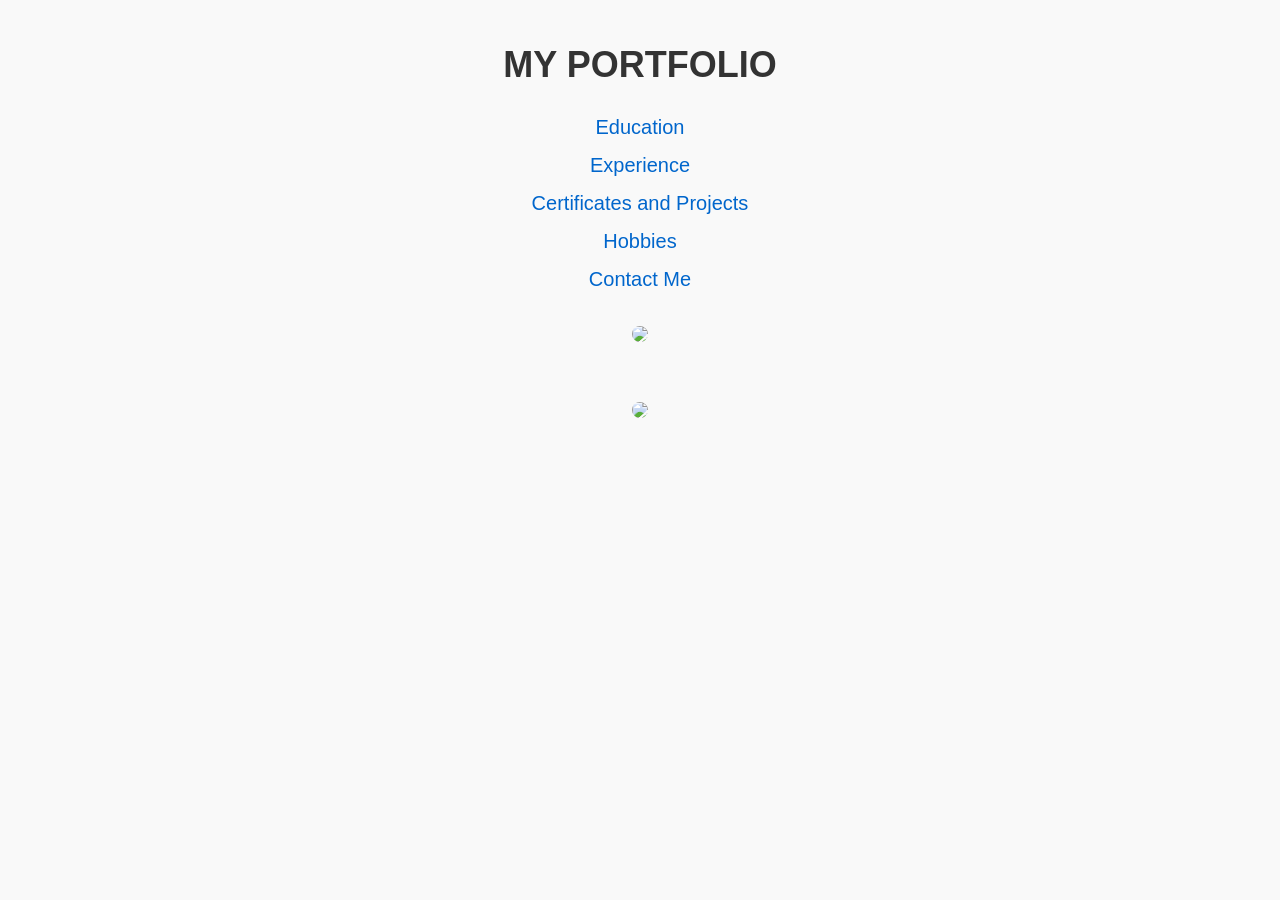
==== index.html @ c6b7a19f "Add files via upload" ====
<!DOCTYPE html>
<html lang="en">
<head>
    <meta charset="UTF-8">
    <meta name="viewport" content="width=device-width, initial-scale=1.0">
    <title>Document</title>
    <style>
  body {
    font-family: Arial, sans-serif;
    text-align: center;
    background-color: #f9f9f9;
    margin: 0;
    padding: 20px;
  }

  header h1 {
    font-size: 36px;
    color: #333;
    margin-bottom: 30px;
  }

  section {
    margin: 15px 0;
  }

  a {
    text-decoration: none;
    color: #0066cc;
    font-size: 20px;
  }

  a:hover {
    color: darkblue;
  }

  img {
    margin: 20px;
    border-radius: 10px;
  }
</style>

</head>
<body>
    <header><H1>MY PORTFOLIO</H1></header>
    <main>
    <section><big><a href="education.html"> Education</a></big></section>
    <section><big><a href="experience.html"> Experience</a></big></section>
    <section><big><a href="certificates and projects.html"> Certificates and Projects</a></big></section>
    <section><big><a href="hobbies.html"> Hobbies</a></big></section>
    <section><big><a href="contactme.html"> Contact Me</a></big></section>
    <section><big><a href="https://www.linkedin.com/in/boga-siri-chandana-429791287"><img src="https://pngimg.com/uploads/linkedIn/linkedIn_PNG7.png" height="100"></a></big></section>
    <section><big><a href="https://github.com/BogaSirichandana?tab=repositories"><img src="https://logos-world.net/wp-content/uploads/2020/11/GitHub-Logo.png" height="100"></a></big></section>
    
    </main>
</body>
</html>
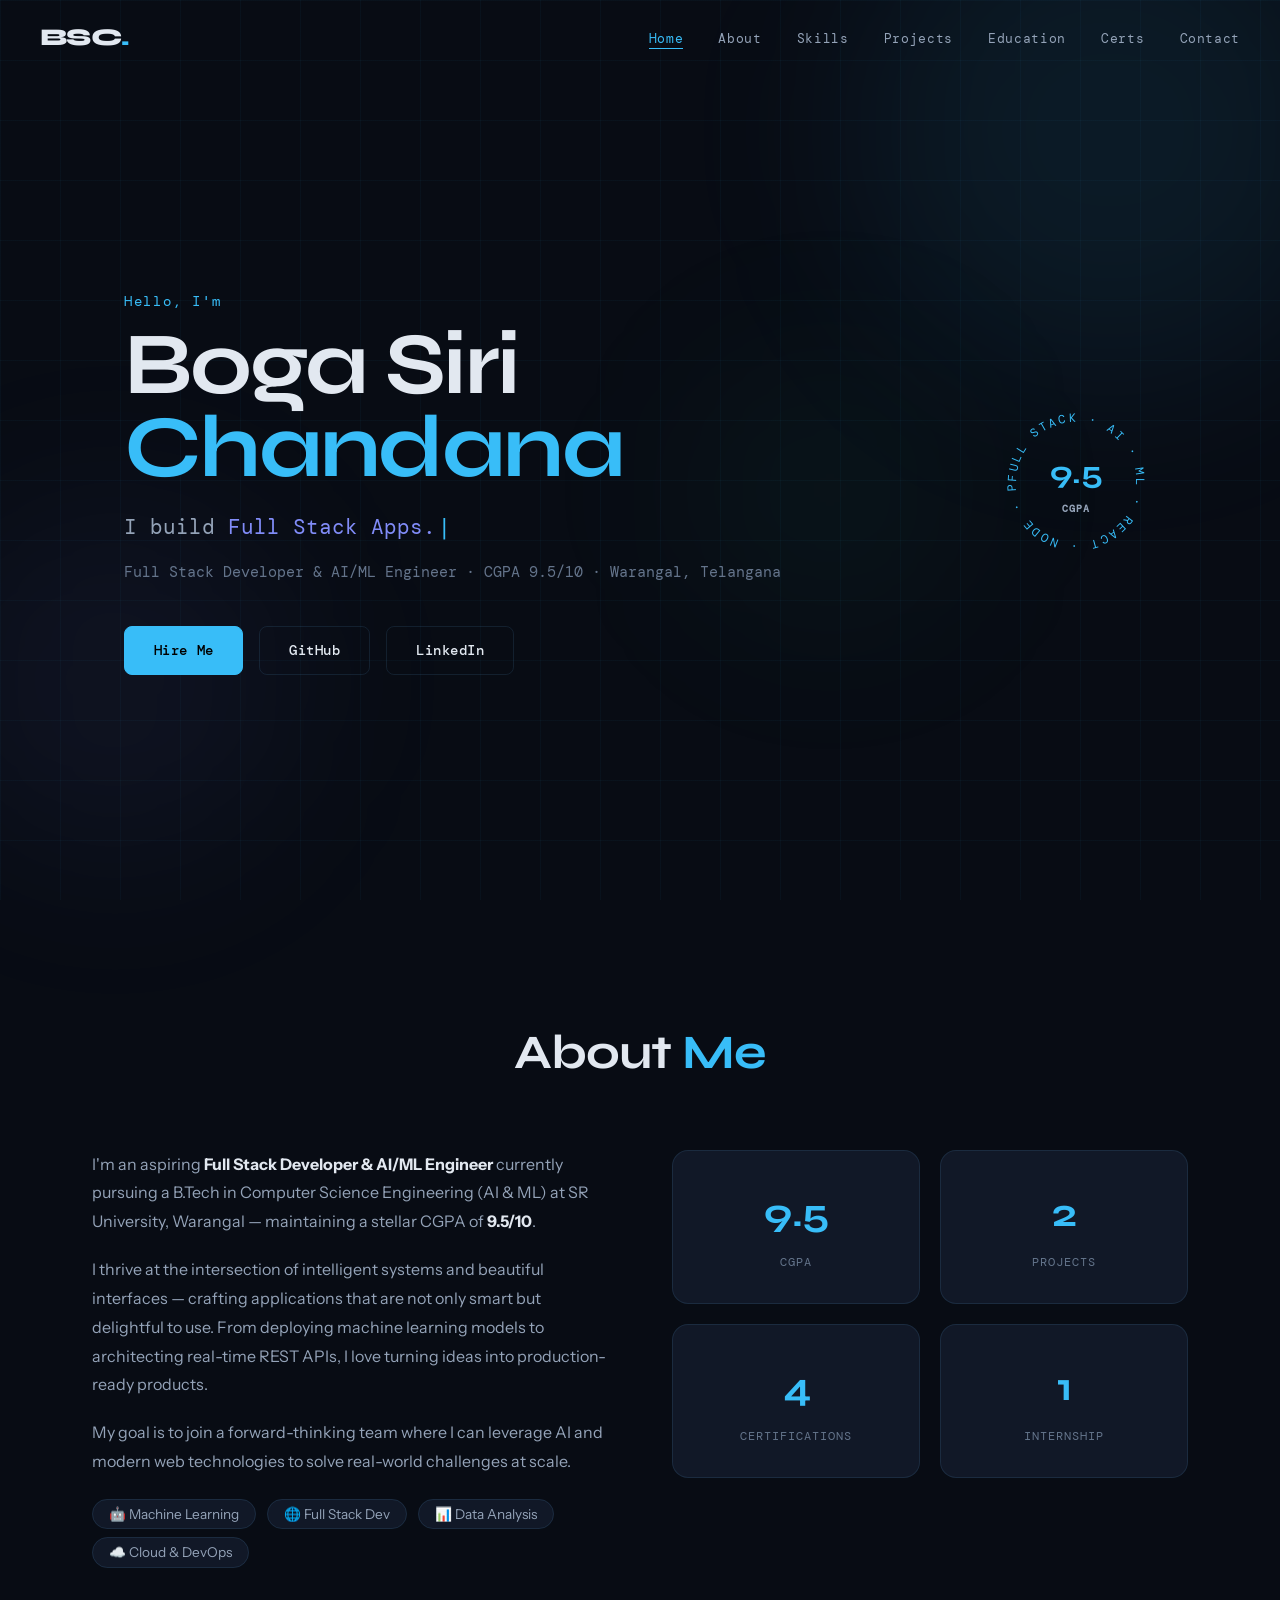
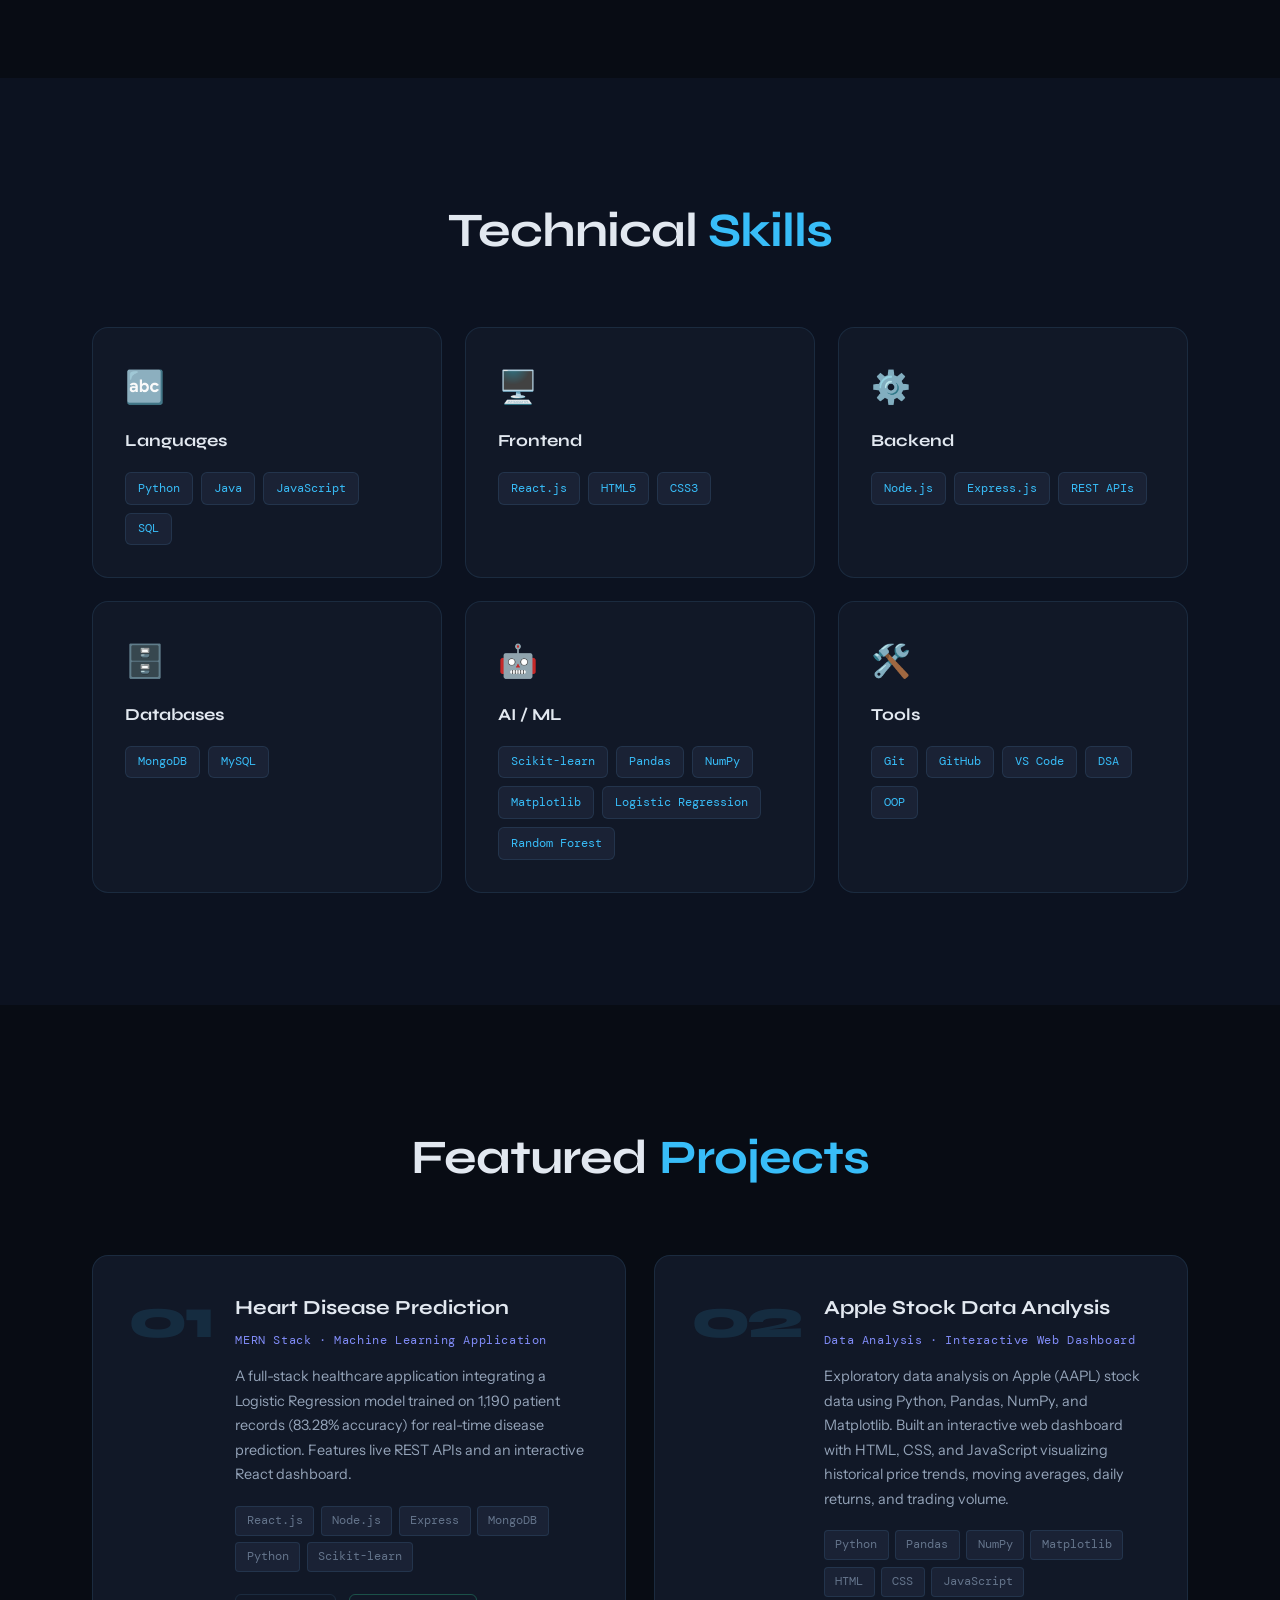
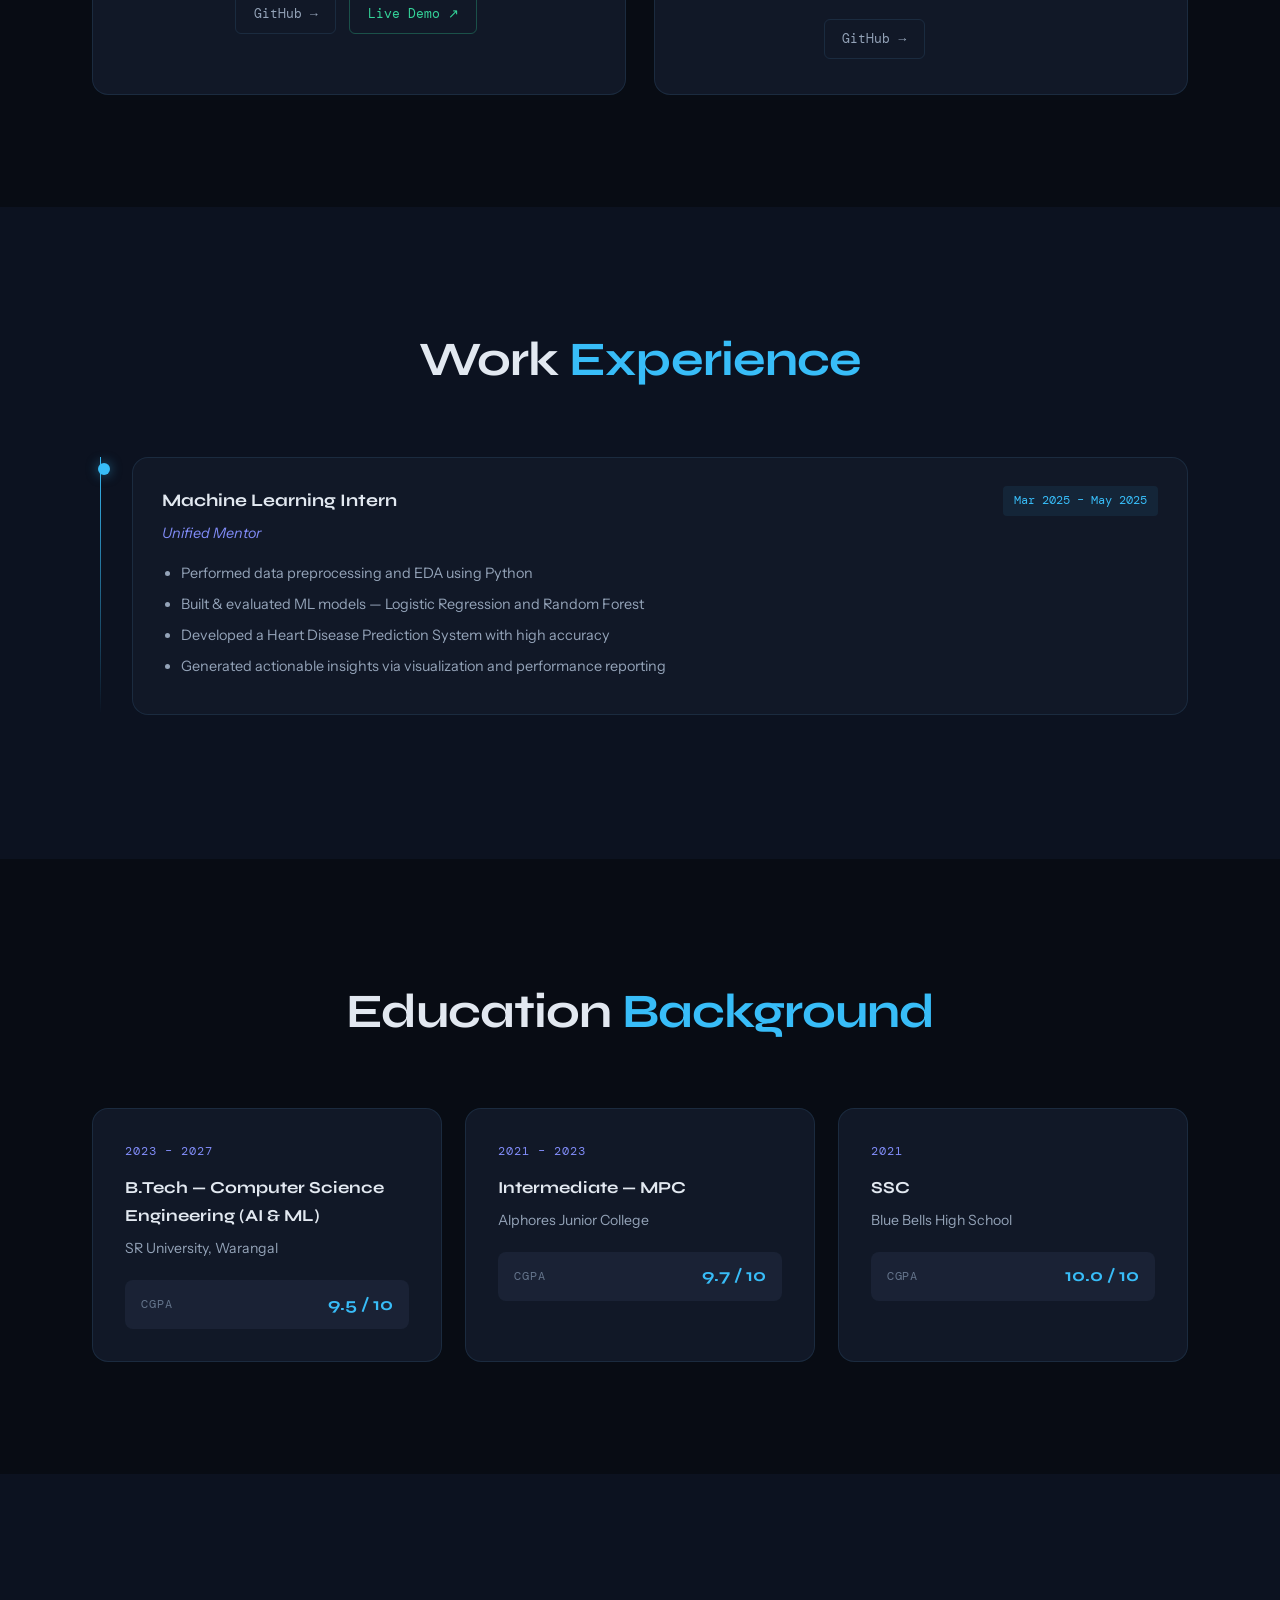
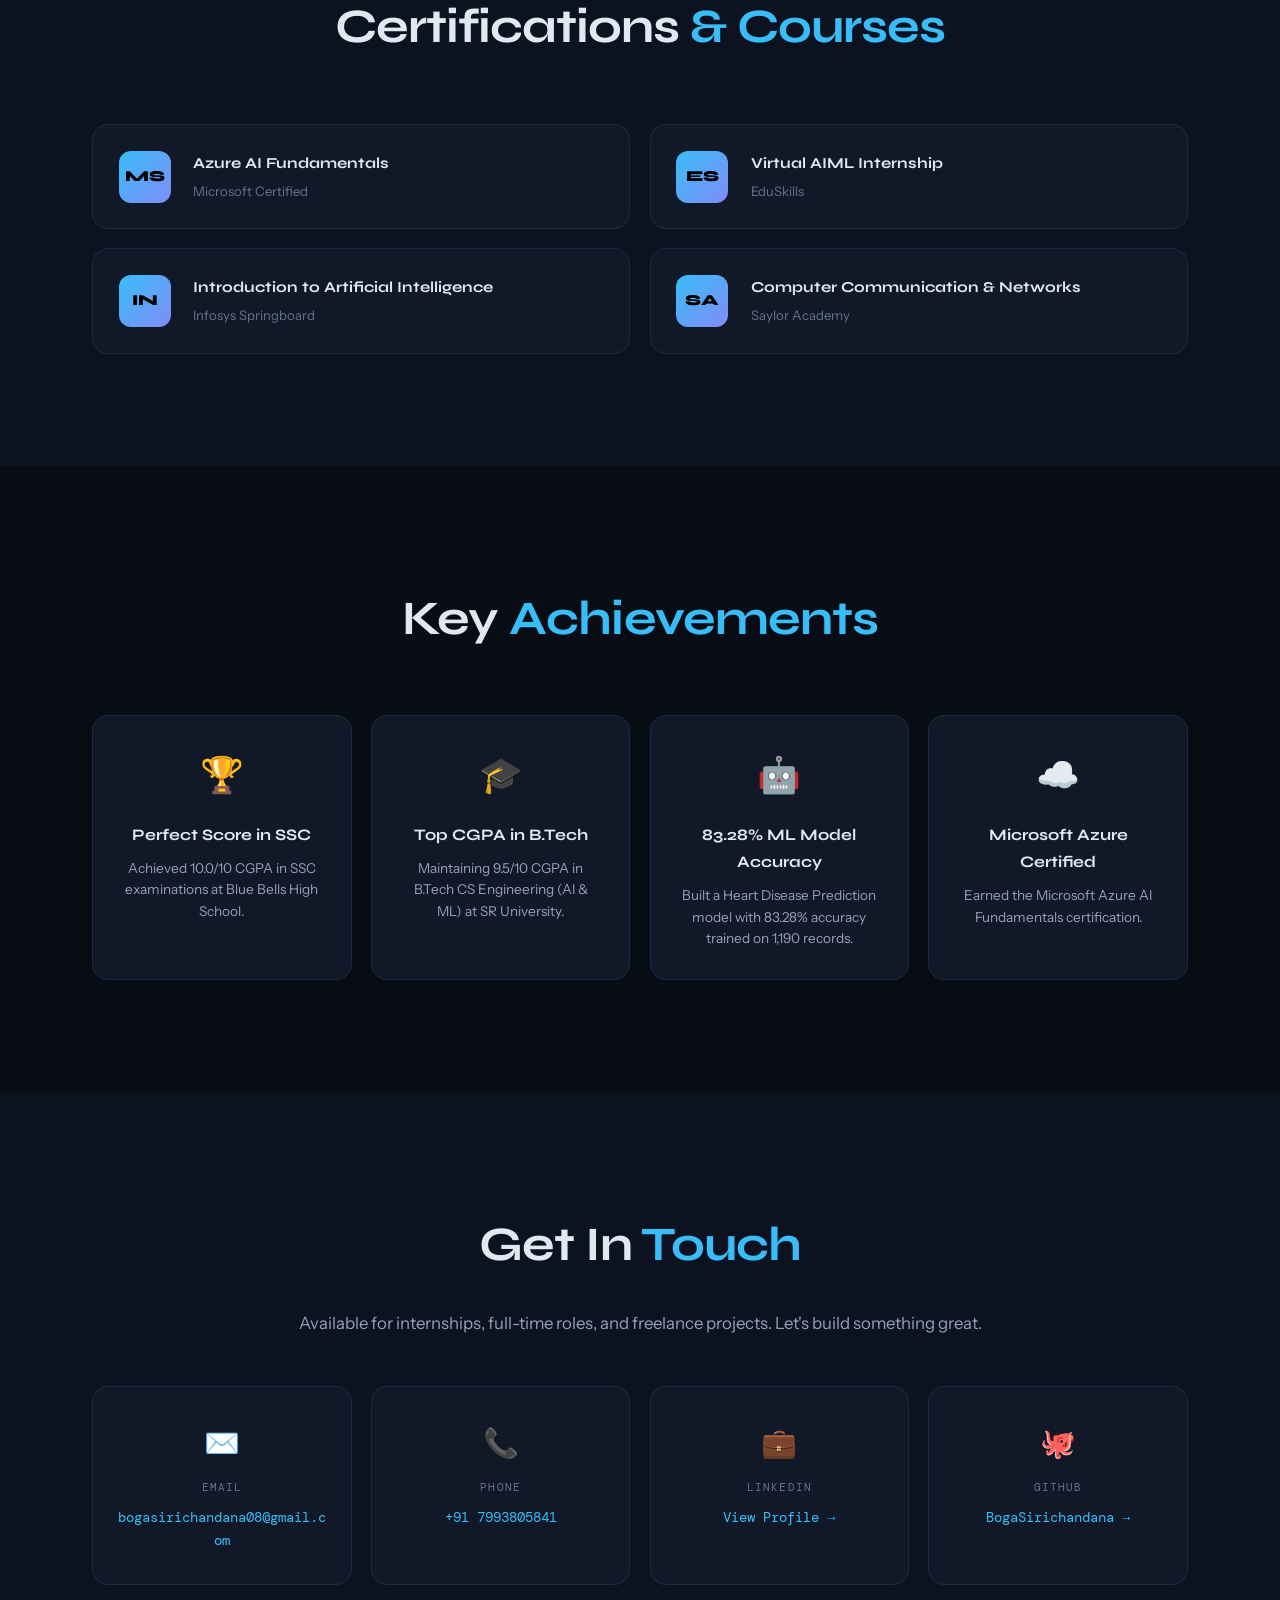
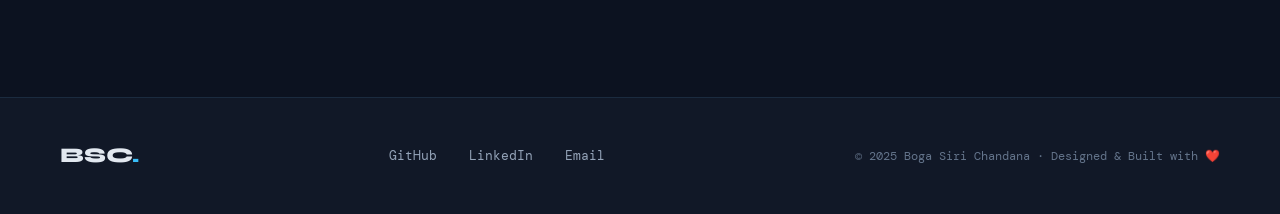
==== commit 2a30785d: "Replace old project" ====
--- a/index.html
+++ b/index.html
@@ -1,56 +1,391 @@
-<!DOCTYPE html>
-<html lang="en">
-<head>
-    <meta charset="UTF-8">
-    <meta name="viewport" content="width=device-width, initial-scale=1.0">
-    <title>Document</title>
-    <style>
-  body {
-    font-family: Arial, sans-serif;
-    text-align: center;
-    background-color: #f9f9f9;
-    margin: 0;
-    padding: 20px;
-  }
-
-  header h1 {
-    font-size: 36px;
-    color: #333;
-    margin-bottom: 30px;
-  }
-
-  section {
-    margin: 15px 0;
-  }
-
-  a {
-    text-decoration: none;
-    color: #0066cc;
-    font-size: 20px;
-  }
-
-  a:hover {
-    color: darkblue;
-  }
-
-  img {
-    margin: 20px;
-    border-radius: 10px;
-  }
-</style>
-
-</head>
-<body>
-    <header><H1>MY PORTFOLIO</H1></header>
-    <main>
-    <section><big><a href="education.html"> Education</a></big></section>
-    <section><big><a href="experience.html"> Experience</a></big></section>
-    <section><big><a href="certificates and projects.html"> Certificates and Projects</a></big></section>
-    <section><big><a href="hobbies.html"> Hobbies</a></big></section>
-    <section><big><a href="contactme.html"> Contact Me</a></big></section>
-    <section><big><a href="https://www.linkedin.com/in/boga-siri-chandana-429791287"><img src="https://pngimg.com/uploads/linkedIn/linkedIn_PNG7.png" height="100"></a></big></section>
-    <section><big><a href="https://github.com/BogaSirichandana?tab=repositories"><img src="https://logos-world.net/wp-content/uploads/2020/11/GitHub-Logo.png" height="100"></a></big></section>
-    
-    </main>
-</body>
-</html>
+<!DOCTYPE html>
+<html lang="en">
+<head>
+  <meta charset="UTF-8" />
+  <meta name="viewport" content="width=device-width, initial-scale=1.0" />
+  <meta name="description" content="Boga Siri Chandana – Full Stack Developer & AI/ML Engineer. Portfolio showcasing projects, skills, and experience." />
+  <meta name="keywords" content="Full Stack Developer, AI ML Engineer, React, Node.js, Python, Portfolio" />
+  <meta name="author" content="Boga Siri Chandana" />
+  <title>Boga Siri Chandana | Full Stack & AI/ML Developer</title>
+  <link rel="preconnect" href="https://fonts.googleapis.com" />
+  <link href="https://fonts.googleapis.com/css2?family=Syne:wght@400;600;700;800&family=DM+Mono:wght@300;400;500&family=Instrument+Sans:wght@300;400;500&display=swap" rel="stylesheet" />
+  <link rel="stylesheet" href="style.css" />
+</head>
+<body>
+
+  <!-- ── NAV ──────────────────────────────────────────── -->
+  <nav id="navbar">
+    <div class="nav-logo">BSC<span class="dot">.</span></div>
+    <button class="hamburger" id="hamburger" aria-label="Toggle menu">
+      <span></span><span></span><span></span>
+    </button>
+    <ul class="nav-links" id="nav-links">
+      <li><a href="#hero"    class="nav-link">Home</a></li>
+      <li><a href="#about"   class="nav-link">About</a></li>
+      <li><a href="#skills"  class="nav-link">Skills</a></li>
+      <li><a href="#projects" class="nav-link">Projects</a></li>
+      <li><a href="#education" class="nav-link">Education</a></li>
+      <li><a href="#certifications" class="nav-link">Certs</a></li>
+      <li><a href="#contact" class="nav-link">Contact</a></li>
+    </ul>
+  </nav>
+
+  <!-- ── HERO ─────────────────────────────────────────── -->
+  <section id="hero">
+    <div class="hero-grid-overlay"></div>
+    <div class="hero-orb orb1"></div>
+    <div class="hero-orb orb2"></div>
+    <div class="hero-orb orb3"></div>
+
+    <div class="hero-content reveal">
+      <p class="hero-greeting">Hello, I'm</p>
+      <h1 class="hero-name">Boga Siri<br><span class="accent">Chandana</span></h1>
+      <div class="hero-typing-wrapper">
+        <span class="hero-static">I build&nbsp;</span>
+        <span class="typing-text" id="typing"></span><span class="cursor">|</span>
+      </div>
+      <p class="hero-sub">Full Stack Developer &amp; AI/ML Engineer · CGPA 9.5/10 · Warangal, Telangana</p>
+      <div class="hero-cta">
+        <a href="mailto:bogasirichandana08@gmail.com" class="btn btn-primary">Hire Me</a>
+        <a href="https://github.com/BogaSirichandana" target="_blank" class="btn btn-outline">GitHub</a>
+        <a href="https://www.linkedin.com/in/siri-chandana-boga-429791287/" target="_blank" class="btn btn-outline">LinkedIn</a>
+      </div>
+    </div>
+
+    <div class="hero-badge reveal">
+      <div class="badge-ring">
+        <svg viewBox="0 0 120 120" class="badge-svg">
+          <defs>
+            <path id="circle-text" d="M 60,60 m -45,0 a 45,45 0 1,1 90,0 a 45,45 0 1,1 -90,0" />
+          </defs>
+          <text class="badge-text-path">
+            <textPath href="#circle-text">FULL STACK · AI · ML · REACT · NODE · PYTHON ·</textPath>
+          </text>
+        </svg>
+        <div class="badge-center">9.5<br><small>CGPA</small></div>
+      </div>
+    </div>
+  </section>
+
+  <!-- ── ABOUT ─────────────────────────────────────────── -->
+  <section id="about" class="section">
+    <div class="container">
+      <h2 class="section-title reveal">About <span class="accent">Me</span></h2>
+      <div class="about-grid">
+        <div class="about-text reveal">
+          <p>I'm an aspiring <strong>Full Stack Developer & AI/ML Engineer</strong> currently pursuing a B.Tech in Computer Science Engineering (AI & ML) at SR University, Warangal — maintaining a stellar CGPA of <strong>9.5/10</strong>.</p>
+          <p>I thrive at the intersection of intelligent systems and beautiful interfaces — crafting applications that are not only smart but delightful to use. From deploying machine learning models to architecting real-time REST APIs, I love turning ideas into production-ready products.</p>
+          <p>My goal is to join a forward-thinking team where I can leverage AI and modern web technologies to solve real-world challenges at scale.</p>
+          <ul class="about-interests"> 
+            <li><span class="pill">🤖 Machine Learning</span></li>
+            <li><span class="pill">🌐 Full Stack Dev</span></li>
+            <li><span class="pill">📊 Data Analysis</span></li>
+            <li><span class="pill">☁️ Cloud & DevOps</span></li>
+          </ul>
+        </div>
+        <div class="about-stats reveal">
+          <div class="stat-card">
+            <span class="stat-num">9.5</span>
+            <span class="stat-label">CGPA</span>
+          </div>
+          <div class="stat-card">
+            <span class="stat-num">2+</span>
+            <span class="stat-label">Projects</span>
+          </div>
+          <div class="stat-card">
+            <span class="stat-num">4+</span>
+            <span class="stat-label">Certifications</span>
+          </div>
+          <div class="stat-card">
+            <span class="stat-num">1</span>
+            <span class="stat-label">Internship</span>
+          </div>
+        </div>
+      </div>
+    </div>
+  </section>
+
+  <!-- ── SKILLS ─────────────────────────────────────────── -->
+  <section id="skills" class="section section-alt">
+    <div class="container">
+      <h2 class="section-title reveal">Technical <span class="accent">Skills</span></h2>
+      <div class="skills-grid">
+
+        <div class="skill-card reveal">
+          <div class="skill-icon">🔤</div>
+          <h3>Languages</h3>
+          <div class="skill-tags">
+            <span>Python</span><span>Java</span><span>JavaScript</span><span>SQL</span>
+          </div>
+        </div>
+
+        <div class="skill-card reveal">
+          <div class="skill-icon">🖥️</div>
+          <h3>Frontend</h3>
+          <div class="skill-tags">
+            <span>React.js</span><span>HTML5</span><span>CSS3</span>
+          </div>
+        </div>
+
+        <div class="skill-card reveal">
+          <div class="skill-icon">⚙️</div>
+          <h3>Backend</h3>
+          <div class="skill-tags">
+            <span>Node.js</span><span>Express.js</span><span>REST APIs</span>
+          </div>
+        </div>
+
+        <div class="skill-card reveal">
+          <div class="skill-icon">🗄️</div>
+          <h3>Databases</h3>
+          <div class="skill-tags">
+            <span>MongoDB</span><span>MySQL</span>
+          </div>
+        </div>
+
+        <div class="skill-card reveal">
+          <div class="skill-icon">🤖</div>
+          <h3>AI / ML</h3>
+          <div class="skill-tags">
+            <span>Scikit-learn</span><span>Pandas</span><span>NumPy</span><span>Matplotlib</span><span>Logistic Regression</span><span>Random Forest</span>
+          </div>
+        </div>
+
+        <div class="skill-card reveal">
+          <div class="skill-icon">🛠️</div>
+          <h3>Tools</h3>
+          <div class="skill-tags">
+            <span>Git</span><span>GitHub</span><span>VS Code</span><span>DSA</span><span>OOP</span>
+          </div>
+        </div>
+
+      </div>
+    </div>
+  </section>
+
+  <!-- ── PROJECTS ───────────────────────────────────────── -->
+  <section id="projects" class="section">
+    <div class="container">
+      <h2 class="section-title reveal">Featured <span class="accent">Projects</span></h2>
+      <div class="projects-grid">
+
+        <article class="project-card reveal">
+          <div class="project-number">01</div>
+          <div class="project-body">
+            <h3>Heart Disease Prediction</h3>
+            <p class="project-type">MERN Stack · Machine Learning Application</p>
+            <p class="project-desc">A full-stack healthcare application integrating a Logistic Regression model trained on 1,190 patient records (83.28% accuracy) for real-time disease prediction. Features live REST APIs and an interactive React dashboard.</p>
+            <div class="project-tech">
+              <span>React.js</span><span>Node.js</span><span>Express</span><span>MongoDB</span><span>Python</span><span>Scikit-learn</span>
+            </div>
+            <div class="project-links">
+              <a href="https://github.com/BogaSirichandana/Heart_disease" target="_blank" class="proj-btn">GitHub →</a>
+              <a href="https://heart-predictor--BogaSiri.replit.app" target="_blank" class="proj-btn proj-btn-live">Live Demo ↗</a>
+            </div>
+          </div>
+        </article>
+
+        <article class="project-card reveal">
+          <div class="project-number">02</div>
+          <div class="project-body">
+            <h3>Apple Stock Data Analysis</h3>
+            <p class="project-type">Data Analysis · Interactive Web Dashboard</p>
+            <p class="project-desc">Exploratory data analysis on Apple (AAPL) stock data using Python, Pandas, NumPy, and Matplotlib. Built an interactive web dashboard with HTML, CSS, and JavaScript visualizing historical price trends, moving averages, daily returns, and trading volume.</p>
+            <div class="project-tech">
+              <span>Python</span><span>Pandas</span><span>NumPy</span><span>Matplotlib</span><span>HTML</span><span>CSS</span><span>JavaScript</span>
+            </div>
+            <div class="project-links">
+              <a href="https://github.com/BogaSirichandana/Apple_Stock_Data_Analysis" target="_blank" class="proj-btn">GitHub →</a>
+            </div>
+          </div>
+        </article>
+
+      </div>
+    </div>
+  </section>
+
+  <!-- ── EXPERIENCE ─────────────────────────────────────── -->
+  <section id="experience" class="section section-alt">
+    <div class="container">
+      <h2 class="section-title reveal">Work <span class="accent">Experience</span></h2>
+      <div class="timeline">
+        <div class="timeline-item reveal">
+          <div class="timeline-dot"></div>
+          <div class="timeline-content">
+            <div class="timeline-header">
+              <h3>Machine Learning Intern</h3>
+              <span class="timeline-date">Mar 2025 – May 2025</span>
+            </div>
+            <p class="timeline-company">Unified Mentor</p>
+            <ul class="timeline-bullets">
+              <li>Performed data preprocessing and EDA using Python</li>
+              <li>Built & evaluated ML models — Logistic Regression and Random Forest</li>
+              <li>Developed a Heart Disease Prediction System with high accuracy</li>
+              <li>Generated actionable insights via visualization and performance reporting</li>
+            </ul>
+          </div>
+        </div>
+      </div>
+    </div>
+  </section>
+
+  <!-- ── EDUCATION ─────────────────────────────────────── -->
+  <section id="education" class="section">
+    <div class="container">
+      <h2 class="section-title reveal">Education <span class="accent">Background</span></h2>
+      <div class="edu-grid">
+
+        <div class="edu-card reveal">
+          <div class="edu-year">2023 – 2027</div>
+          <h3>B.Tech — Computer Science Engineering (AI & ML)</h3>
+          <p class="edu-inst">SR University, Warangal</p>
+          <div class="edu-cgpa">
+            <span class="cgpa-label">CGPA</span>
+            <span class="cgpa-value">9.5 / 10</span>
+          </div>
+        </div>
+
+        <div class="edu-card reveal">
+          <div class="edu-year">2021 – 2023</div>
+          <h3>Intermediate — MPC</h3>
+          <p class="edu-inst">Alphores Junior College</p>
+          <div class="edu-cgpa">
+            <span class="cgpa-label">CGPA</span>
+            <span class="cgpa-value">9.7 / 10</span>
+          </div>
+        </div>
+
+        <div class="edu-card reveal">
+          <div class="edu-year">2021</div>
+          <h3>SSC</h3>
+          <p class="edu-inst">Blue Bells High School</p>
+          <div class="edu-cgpa">
+            <span class="cgpa-label">CGPA</span>
+            <span class="cgpa-value">10.0 / 10</span>
+          </div>
+        </div>
+
+      </div>
+    </div>
+  </section>
+
+  <!-- ── CERTIFICATIONS ─────────────────────────────────── -->
+  <section id="certifications" class="section section-alt">
+    <div class="container">
+      <h2 class="section-title reveal">Certifications <span class="accent">&amp; Courses</span></h2>
+      <div class="cert-grid">
+
+        <div class="cert-card reveal">
+          <div class="cert-badge">MS</div>
+          <div class="cert-info">
+            <h3>Azure AI Fundamentals</h3>
+            <p>Microsoft Certified</p>
+          </div>
+        </div>
+
+        <div class="cert-card reveal">
+          <div class="cert-badge">ES</div>
+          <div class="cert-info">
+            <h3>Virtual AIML Internship</h3>
+            <p>EduSkills</p>
+          </div>
+        </div>
+
+        <div class="cert-card reveal">
+          <div class="cert-badge">IN</div>
+          <div class="cert-info">
+            <h3>Introduction to Artificial Intelligence</h3>
+            <p>Infosys Springboard</p>
+          </div>
+        </div>
+
+        <div class="cert-card reveal">
+          <div class="cert-badge">SA</div>
+          <div class="cert-info">
+            <h3>Computer Communication &amp; Networks</h3>
+            <p>Saylor Academy</p>
+          </div>
+        </div>
+
+      </div>
+    </div>
+  </section>
+
+  <!-- ── ACHIEVEMENTS ───────────────────────────────────── -->
+  <section id="achievements" class="section">
+    <div class="container">
+      <h2 class="section-title reveal">Key <span class="accent">Achievements</span></h2>
+      <div class="achieve-grid">
+        <div class="achieve-card reveal">
+          <span class="achieve-icon">🏆</span>
+          <h3>Perfect Score in SSC</h3>
+          <p>Achieved 10.0/10 CGPA in SSC examinations at Blue Bells High School.</p>
+        </div>
+        <div class="achieve-card reveal">
+          <span class="achieve-icon">🎓</span>
+          <h3>Top CGPA in B.Tech</h3>
+          <p>Maintaining 9.5/10 CGPA in B.Tech CS Engineering (AI & ML) at SR University.</p>
+        </div>
+        <div class="achieve-card reveal">
+          <span class="achieve-icon">🤖</span>
+          <h3>83.28% ML Model Accuracy</h3>
+          <p>Built a Heart Disease Prediction model with 83.28% accuracy trained on 1,190 records.</p>
+        </div>
+        <div class="achieve-card reveal">
+          <span class="achieve-icon">☁️</span>
+          <h3>Microsoft Azure Certified</h3>
+          <p>Earned the Microsoft Azure AI Fundamentals certification.</p>
+        </div>
+      </div>
+    </div>
+  </section>
+
+  <!-- ── CONTACT ────────────────────────────────────────── -->
+  <section id="contact" class="section section-alt">
+    <div class="container">
+      <h2 class="section-title reveal">Get In <span class="accent">Touch</span></h2>
+      <p class="contact-sub reveal">Available for internships, full-time roles, and freelance projects. Let's build something great.</p>
+      <div class="contact-cards reveal">
+        <a href="mailto:bogasirichandana08@gmail.com" class="contact-card">
+          <span class="contact-icon">✉️</span>
+          <span class="contact-label">Email</span>
+          <span class="contact-value">bogasirichandana08@gmail.com</span>
+        </a>
+        <a href="tel:+917993805841" class="contact-card">
+          <span class="contact-icon">📞</span>
+          <span class="contact-label">Phone</span>
+          <span class="contact-value">+91 7993805841</span>
+        </a>
+        <a href="https://www.linkedin.com/in/siri-chandana-boga-429791287/" target="_blank" class="contact-card">
+          <span class="contact-icon">💼</span>
+          <span class="contact-label">LinkedIn</span>
+          <span class="contact-value">View Profile →</span>
+        </a>
+        <a href="https://github.com/BogaSirichandana" target="_blank" class="contact-card">
+          <span class="contact-icon">🐙</span>
+          <span class="contact-label">GitHub</span>
+          <span class="contact-value">BogaSirichandana →</span>
+        </a>
+      </div>
+    </div>
+  </section>
+
+  <!-- ── FOOTER ─────────────────────────────────────────── -->
+  <footer id="footer">
+    <div class="footer-inner">
+      <div class="footer-logo">BSC<span class="dot">.</span></div>
+      <div class="footer-links">
+        <a href="https://github.com/BogaSirichandana" target="_blank">GitHub</a>
+        <a href="https://www.linkedin.com/in/siri-chandana-boga-429791287/" target="_blank">LinkedIn</a>
+        <a href="mailto:bogasirichandana08@gmail.com">Email</a>
+      </div>
+      <p class="footer-copy">&copy; 2025 Boga Siri Chandana · Designed &amp; Built with ❤️</p>
+    </div>
+  </footer>
+
+  <div class="scroll-progress" id="scrollProgress"></div>
+  <button class="back-to-top" id="backToTop" aria-label="Back to top">↑</button>
+
+  <script src="script.js"></script>
+</body>
+</html>
--- a/style.css
+++ b/style.css
@@ -0,0 +1,769 @@
+/* ── VARIABLES & RESET ─────────────────────────────────────── */
+:root {
+  --bg:          #080c14;
+  --bg-alt:      #0c1220;
+  --surface:     #111827;
+  --surface2:    #1a2235;
+  --border:      rgba(99,179,237,0.12);
+  --accent:      #38bdf8;
+  --accent2:     #818cf8;
+  --accent3:     #34d399;
+  --text:        #e2e8f0;
+  --text-muted:  #94a3b8;
+  --text-dim:    #64748b;
+  --font-head:   'Syne', sans-serif;
+  --font-mono:   'DM Mono', monospace;
+  --font-body:   'Instrument Sans', sans-serif;
+  --radius:      16px;
+  --radius-sm:   10px;
+  --shadow:      0 8px 40px rgba(0,0,0,0.45);
+  --glow:        0 0 40px rgba(56,189,248,0.18);
+  --transition:  0.35s cubic-bezier(0.4,0,0.2,1);
+}
+
+*, *::before, *::after { box-sizing: border-box; margin: 0; padding: 0; }
+
+html { scroll-behavior: smooth; font-size: 16px; }
+
+body {
+  background: var(--bg);
+  color: var(--text);
+  font-family: var(--font-body);
+  line-height: 1.7;
+  overflow-x: hidden;
+}
+
+a { text-decoration: none; color: inherit; }
+ul { list-style: none; }
+img { max-width: 100%; display: block; }
+
+.accent { color: var(--accent); }
+.dot    { color: var(--accent); }
+
+.container {
+  max-width: 1160px;
+  margin: 0 auto;
+  padding: 0 2rem;
+}
+
+/* ── SCROLL PROGRESS ─────────────────────────────────────── */
+.scroll-progress {
+  position: fixed;
+  top: 0; left: 0;
+  height: 3px;
+  background: linear-gradient(90deg, var(--accent), var(--accent2));
+  width: 0%;
+  z-index: 9999;
+  transition: width 0.1s;
+}
+
+/* ── BACK TO TOP ─────────────────────────────────────────── */
+.back-to-top {
+  position: fixed;
+  bottom: 2rem; right: 2rem;
+  width: 44px; height: 44px;
+  border-radius: 50%;
+  background: var(--surface2);
+  border: 1px solid var(--border);
+  color: var(--accent);
+  font-size: 1.1rem;
+  cursor: pointer;
+  opacity: 0;
+  pointer-events: none;
+  transition: var(--transition);
+  z-index: 900;
+}
+.back-to-top.visible { opacity: 1; pointer-events: all; }
+.back-to-top:hover { background: var(--accent); color: #000; transform: translateY(-3px); }
+
+/* ── NAV ─────────────────────────────────────────────────── */
+#navbar {
+  position: fixed;
+  top: 0; left: 0; right: 0;
+  z-index: 1000;
+  display: flex;
+  align-items: center;
+  justify-content: space-between;
+  padding: 1.1rem 2.5rem;
+  transition: background 0.4s, backdrop-filter 0.4s, box-shadow 0.4s;
+}
+#navbar.scrolled {
+  background: rgba(8,12,20,0.85);
+  backdrop-filter: blur(18px);
+  box-shadow: 0 1px 0 var(--border);
+}
+.nav-logo {
+  font-family: var(--font-head);
+  font-weight: 800;
+  font-size: 1.5rem;
+  letter-spacing: -0.03em;
+  color: var(--text);
+}
+.nav-links {
+  display: flex;
+  gap: 2.2rem;
+  align-items: center;
+}
+.nav-link {
+  font-family: var(--font-mono);
+  font-size: 0.8rem;
+  letter-spacing: 0.05em;
+  color: var(--text-muted);
+  transition: color var(--transition);
+  position: relative;
+  padding-bottom: 2px;
+}
+.nav-link::after {
+  content: '';
+  position: absolute;
+  bottom: 0; left: 0;
+  width: 0; height: 1px;
+  background: var(--accent);
+  transition: width var(--transition);
+}
+.nav-link:hover { color: var(--accent); }
+.nav-link:hover::after { width: 100%; }
+
+.hamburger {
+  display: none;
+  flex-direction: column;
+  gap: 5px;
+  background: none;
+  border: none;
+  cursor: pointer;
+  padding: 4px;
+  z-index: 1100;
+}
+.hamburger span {
+  display: block;
+  width: 24px; height: 2px;
+  background: var(--text);
+  border-radius: 2px;
+  transition: var(--transition);
+}
+.hamburger.open span:nth-child(1) { transform: translateY(7px) rotate(45deg); }
+.hamburger.open span:nth-child(2) { opacity: 0; }
+.hamburger.open span:nth-child(3) { transform: translateY(-7px) rotate(-45deg); }
+
+/* ── SECTIONS ───────────────────────────────────────────── */
+.section { padding: 7rem 0; }
+.section-alt { background: var(--bg-alt); }
+
+.section-title {
+  font-family: var(--font-head);
+  font-size: clamp(2rem, 5vw, 3rem);
+  font-weight: 700;
+  letter-spacing: -0.02em;
+  margin-bottom: 3.5rem;
+  text-align: center;
+}
+
+/* ── REVEAL ANIMATION ───────────────────────────────────── */
+.reveal {
+  opacity: 0;
+  transform: translateY(40px);
+  transition: opacity 0.7s ease, transform 0.7s ease;
+}
+.reveal.visible {
+  opacity: 1;
+  transform: translateY(0);
+}
+
+/* ── HERO ────────────────────────────────────────────────── */
+#hero {
+  min-height: 100vh;
+  display: grid;
+  grid-template-columns: 1fr auto;
+  align-items: center;
+  padding: 8rem 4rem 4rem;
+  position: relative;
+  overflow: hidden;
+  gap: 3rem;
+  max-width: 1160px;
+  margin: 0 auto;
+}
+
+.hero-grid-overlay {
+  position: fixed;
+  inset: 0;
+  background-image:
+    linear-gradient(rgba(56,189,248,0.04) 1px, transparent 1px),
+    linear-gradient(90deg, rgba(56,189,248,0.04) 1px, transparent 1px);
+  background-size: 60px 60px;
+  pointer-events: none;
+  z-index: 0;
+}
+
+.hero-orb {
+  position: fixed;
+  border-radius: 50%;
+  filter: blur(90px);
+  pointer-events: none;
+  z-index: 0;
+}
+.orb1 { width: 500px; height: 500px; background: rgba(56,189,248,0.08); top: -120px; right: -80px; }
+.orb2 { width: 350px; height: 350px; background: rgba(129,140,248,0.06); bottom: 5%; left: -60px; }
+.orb3 { width: 260px; height: 260px; background: rgba(52,211,153,0.05); top: 40%; right: 25%; }
+
+.hero-content { position: relative; z-index: 1; }
+.hero-greeting {
+  font-family: var(--font-mono);
+  font-size: 0.9rem;
+  color: var(--accent);
+  letter-spacing: 0.12em;
+  margin-bottom: 0.6rem;
+}
+.hero-name {
+  font-family: var(--font-head);
+  font-size: clamp(3.5rem, 8vw, 5.5rem);
+  font-weight: 700;
+  line-height: 0.95;
+  letter-spacing: -0.03em;
+  margin-bottom: 1.2rem;
+}
+.hero-typing-wrapper {
+  font-family: var(--font-mono);
+  font-size: clamp(1rem, 2.5vw, 1.3rem);
+  color: var(--text-muted);
+  margin-bottom: 1rem;
+  display: flex;
+  align-items: center;
+}
+.typing-text { color: var(--accent2); }
+.cursor {
+  color: var(--accent);
+  animation: blink 1s step-end infinite;
+  margin-left: 2px;
+}
+@keyframes blink { 50% { opacity: 0; } }
+
+.hero-sub {
+  font-size: 0.95rem;
+  color: var(--text-dim);
+  margin-bottom: 2.5rem;
+  font-family: var(--font-mono);
+}
+.hero-cta { display: flex; gap: 1rem; flex-wrap: wrap; }
+
+/* ── BUTTONS ─────────────────────────────────────────────── */
+.btn {
+  padding: 0.75rem 1.8rem;
+  border-radius: 8px;
+  font-family: var(--font-mono);
+  font-size: 0.85rem;
+  letter-spacing: 0.04em;
+  font-weight: 500;
+  cursor: pointer;
+  transition: var(--transition);
+  display: inline-flex;
+  align-items: center;
+  gap: 0.4rem;
+}
+.btn-primary {
+  background: var(--accent);
+  color: #000;
+  border: 1px solid var(--accent);
+}
+.btn-primary:hover {
+  background: transparent;
+  color: var(--accent);
+  box-shadow: var(--glow);
+  transform: translateY(-2px);
+}
+.btn-outline {
+  background: transparent;
+  color: var(--text);
+  border: 1px solid var(--border);
+}
+.btn-outline:hover {
+  border-color: var(--accent);
+  color: var(--accent);
+  transform: translateY(-2px);
+}
+
+/* ── HERO BADGE ─────────────────────────────────────────── */
+.hero-badge {
+  position: relative;
+  z-index: 1;
+  display: flex;
+  align-items: center;
+  justify-content: center;
+}
+.badge-ring {
+  width: 160px; height: 160px;
+  position: relative;
+  animation: spin 18s linear infinite;
+}
+@keyframes spin { to { transform: rotate(360deg); } }
+.badge-svg { width: 100%; height: 100%; }
+.badge-text-path {
+  font-family: var(--font-mono);
+  font-size: 9px;
+  fill: var(--accent);
+  letter-spacing: 2px;
+}
+.badge-center {
+  position: absolute;
+  inset: 0;
+  display: flex;
+  flex-direction: column;
+  align-items: center;
+  justify-content: center;
+  font-family: var(--font-head);
+  font-size: 2rem;
+  font-weight: 700;
+  color: var(--accent);
+  animation: spin-reverse 18s linear infinite;
+}
+@keyframes spin-reverse { to { transform: rotate(-360deg); } }
+.badge-center small { font-size: 0.65rem; color: var(--text-muted); font-family: var(--font-mono); letter-spacing: 0.1em; }
+
+/* ── ABOUT ───────────────────────────────────────────────── */
+.about-grid {
+  display: grid;
+  grid-template-columns: 1fr 1fr;
+  gap: 4rem;
+  align-items: start;
+}
+.about-text p {
+  color: var(--text-muted);
+  margin-bottom: 1.2rem;
+  line-height: 1.8;
+}
+.about-text strong { color: var(--text); }
+.about-interests {
+  display: flex;
+  flex-wrap: wrap;
+  gap: 0.7rem;
+  margin-top: 1.5rem;
+}
+.pill {
+  padding: 0.4rem 1rem;
+  border-radius: 100px;
+  background: var(--surface);
+  border: 1px solid var(--border);
+  font-size: 0.85rem;
+  color: var(--text-muted);
+  transition: var(--transition);
+}
+.pill:hover { border-color: var(--accent); color: var(--accent); }
+
+.about-stats {
+  display: grid;
+  grid-template-columns: 1fr 1fr;
+  gap: 1.2rem;
+}
+.stat-card {
+  background: var(--surface);
+  border: 1px solid var(--border);
+  border-radius: var(--radius);
+  padding: 1.8rem;
+  text-align: center;
+  transition: var(--transition);
+  position: relative;
+  overflow: hidden;
+}
+.stat-card::before {
+  content: '';
+  position: absolute;
+  top: 0; left: 0; right: 0;
+  height: 2px;
+  background: linear-gradient(90deg, var(--accent), var(--accent2));
+  opacity: 0;
+  transition: opacity var(--transition);
+}
+.stat-card:hover { border-color: rgba(56,189,248,0.3); transform: translateY(-4px); box-shadow: var(--shadow); }
+.stat-card:hover::before { opacity: 1; }
+.stat-num {
+  display: block;
+  font-family: var(--font-head);
+  font-size: 2.5rem;
+  font-weight: 700;
+  color: var(--accent);
+  letter-spacing: -0.02em;
+}
+.stat-label {
+  font-family: var(--font-mono);
+  font-size: 0.75rem;
+  color: var(--text-dim);
+  letter-spacing: 0.08em;
+  text-transform: uppercase;
+}
+
+/* ── SKILLS ──────────────────────────────────────────────── */
+.skills-grid {
+  display: grid;
+  grid-template-columns: repeat(3, 1fr);
+  gap: 1.4rem;
+}
+.skill-card {
+  background: var(--surface);
+  border: 1px solid var(--border);
+  border-radius: var(--radius);
+  padding: 2rem;
+  transition: var(--transition);
+  position: relative;
+  overflow: hidden;
+}
+.skill-card::after {
+  content: '';
+  position: absolute;
+  inset: 0;
+  background: linear-gradient(135deg, rgba(56,189,248,0.03), rgba(129,140,248,0.03));
+  opacity: 0;
+  transition: opacity var(--transition);
+}
+.skill-card:hover { border-color: rgba(56,189,248,0.3); transform: translateY(-5px); box-shadow: var(--shadow), var(--glow); }
+.skill-card:hover::after { opacity: 1; }
+.skill-icon { font-size: 2rem; margin-bottom: 0.8rem; }
+.skill-card h3 {
+  font-family: var(--font-head);
+  font-size: 1.05rem;
+  font-weight: 700;
+  margin-bottom: 1rem;
+  color: var(--text);
+}
+.skill-tags { display: flex; flex-wrap: wrap; gap: 0.5rem; }
+.skill-tags span {
+  padding: 0.3rem 0.75rem;
+  background: var(--surface2);
+  border: 1px solid var(--border);
+  border-radius: 6px;
+  font-size: 0.78rem;
+  font-family: var(--font-mono);
+  color: var(--accent);
+  transition: var(--transition);
+}
+.skill-tags span:hover { background: rgba(56,189,248,0.1); border-color: var(--accent); }
+
+/* ── PROJECTS ─────────────────────────────────────────────── */
+.projects-grid {
+  display: grid;
+  grid-template-columns: 1fr 1fr;
+  gap: 1.8rem;
+}
+.project-card {
+  background: var(--surface);
+  border: 1px solid var(--border);
+  border-radius: var(--radius);
+  padding: 2.2rem;
+  transition: var(--transition);
+  position: relative;
+  overflow: hidden;
+  display: grid;
+  grid-template-columns: auto 1fr;
+  gap: 1.5rem;
+}
+.project-card::before {
+  content: '';
+  position: absolute;
+  top: 0; left: 0; right: 0;
+  height: 2px;
+  background: linear-gradient(90deg, var(--accent), var(--accent2), var(--accent3));
+  transform: scaleX(0);
+  transform-origin: left;
+  transition: transform var(--transition);
+}
+.project-card:hover { border-color: rgba(56,189,248,0.25); transform: translateY(-6px); box-shadow: var(--shadow), var(--glow); }
+.project-card:hover::before { transform: scaleX(1); }
+
+.project-number {
+  font-family: var(--font-head);
+  font-size: 3.5rem;
+  font-weight: 800;
+  color: rgba(56,189,248,0.12);
+  line-height: 1;
+  letter-spacing: -0.06em;
+  user-select: none;
+  transition: color var(--transition);
+}
+.project-card:hover .project-number { color: rgba(56,189,248,0.22); }
+.project-body h3 {
+  font-family: var(--font-head);
+  font-size: 1.25rem;
+  font-weight: 700;
+  color: var(--text);
+  margin-bottom: 0.3rem;
+}
+.project-type {
+  font-family: var(--font-mono);
+  font-size: 0.75rem;
+  color: var(--accent2);
+  letter-spacing: 0.05em;
+  margin-bottom: 0.9rem;
+}
+.project-desc { color: var(--text-muted); font-size: 0.9rem; line-height: 1.7; margin-bottom: 1.2rem; }
+.project-tech { display: flex; flex-wrap: wrap; gap: 0.4rem; margin-bottom: 1.4rem; }
+.project-tech span {
+  padding: 0.25rem 0.65rem;
+  background: var(--surface2);
+  border: 1px solid var(--border);
+  border-radius: 4px;
+  font-size: 0.73rem;
+  font-family: var(--font-mono);
+  color: var(--text-dim);
+}
+.project-links { display: flex; gap: 0.8rem; flex-wrap: wrap; }
+.proj-btn {
+  padding: 0.5rem 1.1rem;
+  border-radius: 6px;
+  font-size: 0.8rem;
+  font-family: var(--font-mono);
+  border: 1px solid var(--border);
+  color: var(--text-muted);
+  transition: var(--transition);
+}
+.proj-btn:hover { border-color: var(--accent); color: var(--accent); }
+.proj-btn-live { border-color: rgba(52,211,153,0.3); color: var(--accent3); }
+.proj-btn-live:hover { background: rgba(52,211,153,0.08); border-color: var(--accent3); }
+
+/* ── TIMELINE ─────────────────────────────────────────────── */
+.timeline { position: relative; padding-left: 2.5rem; }
+.timeline::before {
+  content: '';
+  position: absolute;
+  left: 0.5rem; top: 0; bottom: 0;
+  width: 1px;
+  background: linear-gradient(180deg, var(--accent) 0%, transparent 100%);
+}
+.timeline-item { position: relative; margin-bottom: 2rem; }
+.timeline-dot {
+  position: absolute;
+  left: -2.1rem; top: 0.4rem;
+  width: 12px; height: 12px;
+  border-radius: 50%;
+  background: var(--accent);
+  box-shadow: 0 0 12px rgba(56,189,248,0.5);
+}
+.timeline-content {
+  background: var(--surface);
+  border: 1px solid var(--border);
+  border-radius: var(--radius);
+  padding: 1.8rem;
+  transition: var(--transition);
+}
+.timeline-content:hover { border-color: rgba(56,189,248,0.3); transform: translateX(4px); }
+.timeline-header {
+  display: flex;
+  justify-content: space-between;
+  align-items: flex-start;
+  margin-bottom: 0.3rem;
+  gap: 1rem;
+}
+.timeline-header h3 { font-family: var(--font-head); font-size: 1.1rem; font-weight: 700; }
+.timeline-date {
+  font-family: var(--font-mono);
+  font-size: 0.78rem;
+  color: var(--accent);
+  white-space: nowrap;
+  padding: 0.25rem 0.7rem;
+  background: rgba(56,189,248,0.08);
+  border-radius: 4px;
+}
+.timeline-company { color: var(--accent2); font-size: 0.9rem; margin-bottom: 1rem; font-style: italic; }
+.timeline-bullets { list-style: disc; padding-left: 1.2rem; }
+.timeline-bullets li { color: var(--text-muted); font-size: 0.9rem; margin-bottom: 0.4rem; }
+
+/* ── EDUCATION ────────────────────────────────────────────── */
+.edu-grid {
+  display: grid;
+  grid-template-columns: repeat(3, 1fr);
+  gap: 1.4rem;
+}
+.edu-card {
+  background: var(--surface);
+  border: 1px solid var(--border);
+  border-radius: var(--radius);
+  padding: 2rem;
+  transition: var(--transition);
+  position: relative;
+  overflow: hidden;
+}
+.edu-card::before {
+  content: '';
+  position: absolute;
+  bottom: 0; left: 0; right: 0;
+  height: 2px;
+  background: linear-gradient(90deg, var(--accent2), var(--accent));
+  transform: scaleX(0);
+  transition: transform var(--transition);
+}
+.edu-card:hover { border-color: rgba(129,140,248,0.3); transform: translateY(-5px); box-shadow: var(--shadow); }
+.edu-card:hover::before { transform: scaleX(1); }
+.edu-year {
+  font-family: var(--font-mono);
+  font-size: 0.78rem;
+  color: var(--accent2);
+  letter-spacing: 0.08em;
+  margin-bottom: 0.7rem;
+}
+.edu-card h3 { font-family: var(--font-head); font-size: 1.05rem; font-weight: 700; margin-bottom: 0.4rem; }
+.edu-inst { color: var(--text-muted); font-size: 0.88rem; margin-bottom: 1.2rem; }
+.edu-cgpa {
+  display: flex;
+  align-items: center;
+  gap: 0.6rem;
+  background: var(--surface2);
+  border-radius: 8px;
+  padding: 0.6rem 1rem;
+}
+.cgpa-label { font-family: var(--font-mono); font-size: 0.72rem; color: var(--text-dim); letter-spacing: 0.08em; }
+.cgpa-value { font-family: var(--font-head); font-weight: 700; font-size: 1.1rem; color: var(--accent); margin-left: auto; }
+
+/* ── CERTIFICATIONS ──────────────────────────────────────── */
+.cert-grid {
+  display: grid;
+  grid-template-columns: repeat(2, 1fr);
+  gap: 1.2rem;
+}
+.cert-card {
+  background: var(--surface);
+  border: 1px solid var(--border);
+  border-radius: var(--radius);
+  padding: 1.6rem;
+  display: flex;
+  align-items: center;
+  gap: 1.4rem;
+  transition: var(--transition);
+}
+.cert-card:hover { border-color: rgba(56,189,248,0.3); transform: translateX(4px); box-shadow: var(--shadow); }
+.cert-badge {
+  width: 52px; height: 52px;
+  border-radius: 12px;
+  background: linear-gradient(135deg, var(--accent), var(--accent2));
+  display: flex;
+  align-items: center;
+  justify-content: center;
+  font-family: var(--font-head);
+  font-weight: 800;
+  font-size: 0.95rem;
+  color: #000;
+  flex-shrink: 0;
+}
+.cert-info h3 { font-family: var(--font-head); font-size: 0.95rem; font-weight: 700; margin-bottom: 0.2rem; }
+.cert-info p { font-size: 0.82rem; color: var(--text-dim); }
+
+/* ── ACHIEVEMENTS ─────────────────────────────────────────── */
+.achieve-grid {
+  display: grid;
+  grid-template-columns: repeat(4, 1fr);
+  gap: 1.2rem;
+}
+.achieve-card {
+  background: var(--surface);
+  border: 1px solid var(--border);
+  border-radius: var(--radius);
+  padding: 1.8rem;
+  text-align: center;
+  transition: var(--transition);
+}
+.achieve-card:hover { border-color: rgba(52,211,153,0.3); transform: translateY(-5px); box-shadow: var(--shadow); }
+.achieve-icon { font-size: 2.2rem; display: block; margin-bottom: 1rem; }
+.achieve-card h3 { font-family: var(--font-head); font-size: 1rem; font-weight: 700; margin-bottom: 0.6rem; }
+.achieve-card p { font-size: 0.85rem; color: var(--text-muted); line-height: 1.6; }
+
+/* ── CONTACT ──────────────────────────────────────────────── */
+.contact-sub {
+  text-align: center;
+  color: var(--text-muted);
+  font-size: 1.05rem;
+  margin-top: -2rem;
+  margin-bottom: 3rem;
+}
+.contact-cards {
+  display: grid;
+  grid-template-columns: repeat(4, 1fr);
+  gap: 1.2rem;
+}
+.contact-card {
+  background: var(--surface);
+  border: 1px solid var(--border);
+  border-radius: var(--radius);
+  padding: 2rem 1.5rem;
+  text-align: center;
+  display: flex;
+  flex-direction: column;
+  align-items: center;
+  gap: 0.6rem;
+  transition: var(--transition);
+  cursor: pointer;
+}
+.contact-card:hover { border-color: rgba(56,189,248,0.4); transform: translateY(-6px); box-shadow: var(--shadow), var(--glow); }
+.contact-icon { font-size: 1.8rem; }
+.contact-label { font-family: var(--font-mono); font-size: 0.7rem; letter-spacing: 0.1em; color: var(--text-dim); text-transform: uppercase; }
+.contact-value { font-size: 0.85rem; color: var(--accent); font-family: var(--font-mono); word-break: break-all; }
+
+/* ── FOOTER ───────────────────────────────────────────────── */
+#footer {
+  background: var(--surface);
+  border-top: 1px solid var(--border);
+  padding: 2.5rem;
+}
+.footer-inner {
+  max-width: 1160px;
+  margin: 0 auto;
+  display: flex;
+  align-items: center;
+  justify-content: space-between;
+  gap: 1.5rem;
+  flex-wrap: wrap;
+}
+.footer-logo { font-family: var(--font-head); font-weight: 800; font-size: 1.3rem; }
+.footer-links { display: flex; gap: 2rem; }
+.footer-links a { font-family: var(--font-mono); font-size: 0.8rem; color: var(--text-muted); transition: color var(--transition); }
+.footer-links a:hover { color: var(--accent); }
+.footer-copy { font-family: var(--font-mono); font-size: 0.75rem; color: var(--text-dim); }
+
+/* ── RESPONSIVE ───────────────────────────────────────────── */
+@media (max-width: 1024px) {
+  .achieve-grid { grid-template-columns: repeat(2, 1fr); }
+  .contact-cards { grid-template-columns: repeat(2, 1fr); }
+  .skills-grid { grid-template-columns: repeat(2, 1fr); }
+}
+
+@media (max-width: 768px) {
+  #hero {
+    grid-template-columns: 1fr;
+    padding: 7rem 1.5rem 3rem;
+    text-align: center;
+  }
+  .hero-cta { justify-content: center; }
+  .hero-badge { display: none; }
+
+  .hamburger { display: flex; }
+  .nav-links {
+    position: fixed;
+    top: 0; right: -100%;
+    width: 260px; height: 100vh;
+    background: rgba(8,12,20,0.97);
+    backdrop-filter: blur(20px);
+    flex-direction: column;
+    justify-content: center;
+    align-items: center;
+    gap: 2.5rem;
+    transition: right var(--transition);
+    border-left: 1px solid var(--border);
+  }
+  .nav-links.open { right: 0; }
+  .nav-link { font-size: 1rem; }
+
+  .about-grid { grid-template-columns: 1fr; gap: 2.5rem; }
+  .projects-grid { grid-template-columns: 1fr; }
+  .edu-grid { grid-template-columns: 1fr; }
+  .cert-grid { grid-template-columns: 1fr; }
+  .skills-grid { grid-template-columns: 1fr; }
+  .achieve-grid { grid-template-columns: 1fr 1fr; }
+  .contact-cards { grid-template-columns: 1fr 1fr; }
+  .project-card { grid-template-columns: 1fr; }
+  .project-number { font-size: 2rem; }
+  .timeline-header { flex-direction: column; gap: 0.5rem; }
+  .footer-inner { flex-direction: column; text-align: center; }
+  #navbar { padding: 1rem 1.5rem; }
+  .section { padding: 4.5rem 0; }
+}
+
+@media (max-width: 480px) {
+  .achieve-grid { grid-template-columns: 1fr; }
+  .contact-cards { grid-template-columns: 1fr; }
+  .about-stats { grid-template-columns: 1fr 1fr; }
+}
